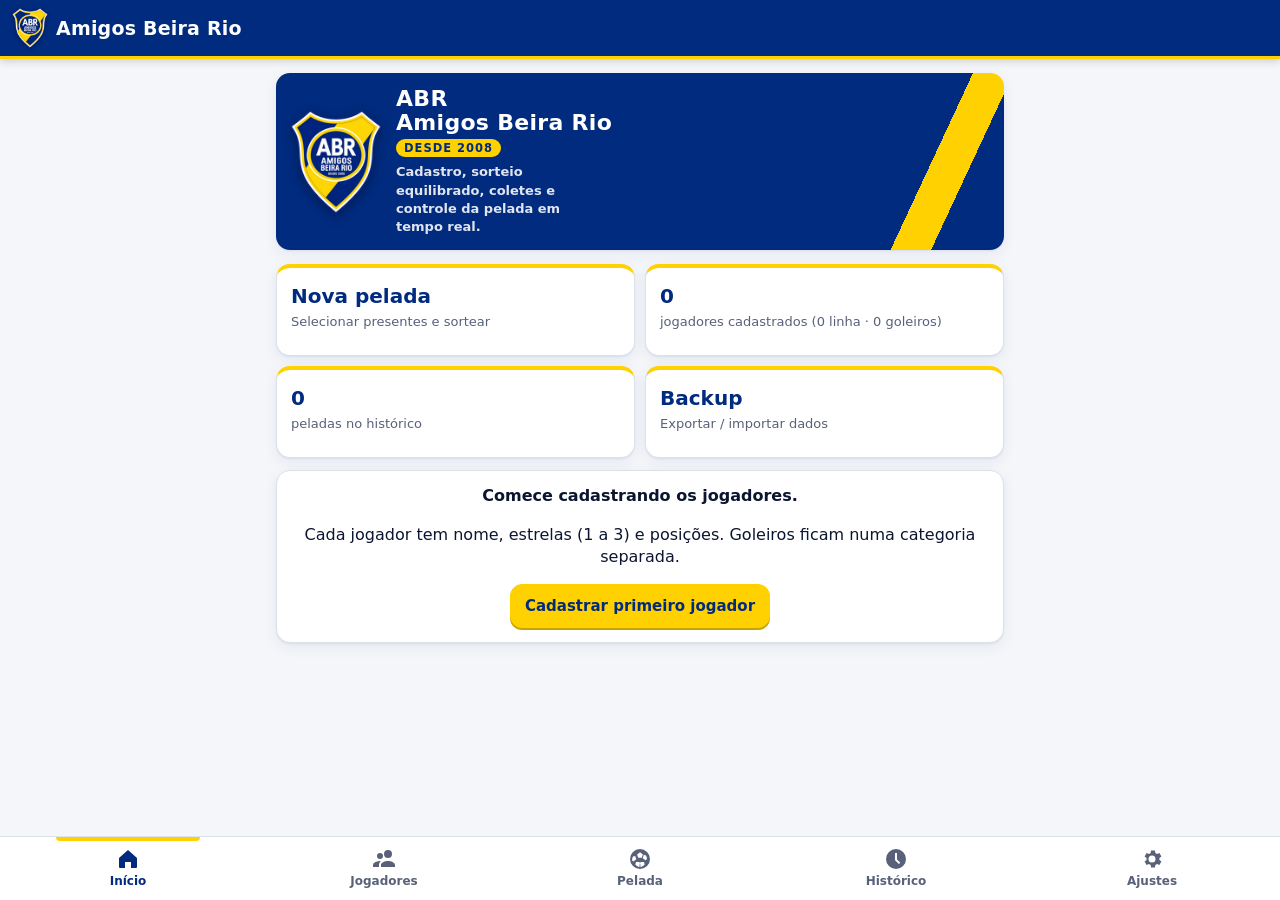
==== index.html @ 7ffb9919 "Primeiro commit: Pelada Organizada (PWA)" ====
<!doctype html>
<html lang="pt-BR">
<head>
<meta charset="utf-8">
<meta name="viewport" content="width=device-width, initial-scale=1, viewport-fit=cover">
<meta name="theme-color" content="#002B7F">
<meta name="description" content="ABR — Amigos Beira Rio (desde 2008): cadastro de jogadores, sorteio equilibrado, fila, rodízio, coletes e regras de empate.">
<title>Amigos Beira Rio</title>
<link rel="manifest" href="manifest.webmanifest">
<link rel="icon" href="icons/favicon-32.png" sizes="32x32" type="image/png">
<link rel="icon" href="icons/icon-192.png" sizes="192x192" type="image/png">
<link rel="apple-touch-icon" href="icons/apple-touch-180.png">
<link rel="stylesheet" href="css/app.css">
</head>
<body>
<div id="app"><main class="page"><p>Carregando…</p></main></div>
<noscript>Ative o JavaScript para usar o aplicativo.</noscript>
<script type="module" src="src/ui/app.js"></script>
</body>
</html>
---- css/app.css ----
/* ABR — Amigos Beira Rio (desde 2008). Mobile-first, alto contraste para uso ao ar livre.
   Identidade do escudo e dos coletes dupla-face: Azul Royal #002B7F e Amarelo Ouro #FFD100. */
:root {
  --abr-blue: #002B7F;
  --abr-yellow: #FFD100;
  --bg: #F4F6F9;
  --surface: #FFFFFF;
  --surface-2: #EEF1F6;
  --text: #0B1530;
  --muted: #586179;
  --line: #DCE2EC;
  --brand: var(--abr-blue);       /* fundos fortes: filtros ativos, seleção, botões de equipe */
  --brand-ink: #FFFFFF;
  --brand-dark: #001D5C;
  --brand-fg: var(--abr-blue);    /* textos e ícones na cor da marca sobre o fundo da página */
  --bar: var(--abr-blue);         /* cabeçalho (igual nos dois temas) */
  --accent: var(--abr-yellow);    /* ação principal, estrelas, destaques */
  --accent-ink: var(--abr-blue);
  --danger: #C62828;
  --warn: #A35A00;
  --warn-bg: #FFF4DC;
  --info-bg: #E6EDFA;
  --ok: var(--abr-blue);
  --star: var(--abr-yellow);
  --star-edge: #9C7A00;
  --vest-yellow: var(--abr-yellow);
  --vest-blue: var(--abr-blue);
  --vest-edge: #001A4D;
  --D: #1E63C7;
  --M: #0B8A4A;
  --A: #D2462B;
  --G: #6B3FB3;
  --radius: 14px;
  --shadow: 0 1px 2px rgb(0 0 0 / 6%), 0 4px 14px rgb(0 43 127 / 7%);
  --tabbar-h: 64px;
  color-scheme: light;
}
@media (prefers-color-scheme: dark) {
  :root {
    --bg: #070D1E;
    --surface: #111A33;
    --surface-2: #18223F;
    --text: #EEF2FA;
    --muted: #9AA6C2;
    --line: #26325A;
    --brand: #1F4FBF;
    --brand-dark: #002B7F;
    --brand-fg: var(--abr-yellow);
    --ok: #8FB3FF;
    --warn: #FFB547;
    --warn-bg: #3A2D10;
    --info-bg: #13244A;
    --star-edge: #00000000;
    --vest-edge: #B9C6E6;
    --D: #5B9BFF;
    --M: #34C77B;
    --A: #FF7A5C;
    --G: #B28CFF;
    color-scheme: dark;
  }
}

* { box-sizing: border-box; }
html { -webkit-text-size-adjust: 100%; }
body {
  margin: 0;
  background: var(--bg);
  color: var(--text);
  font: 16px/1.4 system-ui, -apple-system, "Segoe UI", Roboto, sans-serif;
  -webkit-tap-highlight-color: transparent;
}
body.modal-open { overflow: hidden; }
a { color: var(--brand-fg); }
button { font: inherit; color: inherit; }
h2, h3 { margin: 0 0 8px; }
h3 { font-size: 16px; }

/* ---------------------------------------------------------------- layout */
.topbar {
  position: sticky; top: 0; z-index: 20;
  display: flex; align-items: center; gap: 8px;
  padding: calc(env(safe-area-inset-top) + 8px) 12px 8px;
  background: var(--bar); color: #fff;
  border-bottom: 3px solid var(--abr-yellow);
  box-shadow: 0 2px 8px rgb(0 0 0 / 18%);
}
.topbar h1 { flex: 1; margin: 0; font-size: 19px; font-weight: 800; letter-spacing: .2px; white-space: nowrap; overflow: hidden; text-overflow: ellipsis; }
.topbar-right { display: flex; gap: 6px; align-items: center; }
.topbar .btn { color: #fff; border-color: rgb(255 255 255 / 45%); background: transparent; }
.topbar .btn.primary { background: var(--abr-yellow); color: var(--abr-blue); border-color: var(--abr-yellow); }
.topbar .btn.admin-chip.on { background: var(--warn-bg); color: #A35A00; border-color: #A35A00; }
.brand-logo { width: 36px; height: 40px; flex: none; object-fit: contain; filter: drop-shadow(0 1px 2px rgb(0 0 0 / 35%)); }
.icon-btn { border: 0; background: transparent; color: inherit; font-size: 28px; line-height: 1; min-width: 44px; min-height: 44px; cursor: pointer; border-radius: 10px; }

.page { padding: 14px 16px calc(var(--tabbar-h) + 24px + env(safe-area-inset-bottom)); max-width: 760px; margin: 0 auto; }
.page.with-cta { padding-bottom: calc(var(--tabbar-h) + 96px + env(safe-area-inset-bottom)); }

.tabbar {
  position: fixed; left: 0; right: 0; bottom: 0; z-index: 30;
  display: grid; grid-template-columns: repeat(5, 1fr);
  height: calc(var(--tabbar-h) + env(safe-area-inset-bottom));
  padding-bottom: env(safe-area-inset-bottom);
  background: var(--surface); border-top: 1px solid var(--line);
}
.tab { position: relative; display: flex; flex-direction: column; align-items: center; justify-content: center; gap: 2px; color: var(--muted); text-decoration: none; font-size: 12px; font-weight: 600; }
.tab svg { width: 24px; height: 24px; fill: currentColor; }
.tab.on { color: var(--brand-fg); font-weight: 800; }
.tab.on::before { content: ""; position: absolute; top: 0; left: 22%; right: 22%; height: 4px; border-radius: 0 0 4px 4px; background: var(--abr-yellow); }
.live-dot { position: absolute; top: 10px; right: calc(50% - 18px); width: 9px; height: 9px; border-radius: 50%; background: #e53935; box-shadow: 0 0 0 2px var(--surface); }

.cta-bar {
  position: fixed; left: 0; right: 0; bottom: calc(var(--tabbar-h) + env(safe-area-inset-bottom)); z-index: 25;
  padding: 10px 16px; background: linear-gradient(transparent, var(--bg) 30%);
}
.cta-bar .btn { max-width: 728px; margin: 0 auto; display: flex; }

/* ---------------------------------------------------------------- componentes */
.card { background: var(--surface); border: 1px solid var(--line); border-radius: var(--radius); box-shadow: var(--shadow); padding: 14px; margin: 0 0 12px; display: block; color: inherit; text-decoration: none; }
.card.small { padding: 10px 12px; font-size: 14px; }
.card.empty { text-align: center; }
.muted { color: var(--muted); }
.small { font-size: 13px; }
.tiny { font-size: 11.5px; margin: 6px 0 0; }
.center { text-align: center; margin-top: 6px; }
.grow { flex: 1; min-width: 0; }

.btn {
  display: inline-flex; align-items: center; justify-content: center; gap: 6px;
  min-height: 44px; padding: 8px 14px; border-radius: 12px;
  border: 1.5px solid var(--line); background: var(--surface); color: var(--text);
  font-weight: 700; font-size: 15px; cursor: pointer; text-align: center; text-decoration: none; white-space: nowrap;
}
.btn:active { transform: scale(.98); }
.btn:disabled { opacity: .45; cursor: not-allowed; }
/* Ação principal: Amarelo Ouro com texto Azul Royal (contraste máximo) */
.btn.primary { background: var(--abr-yellow); border-color: var(--abr-yellow); color: var(--abr-blue); box-shadow: 0 2px 0 #C9A400; }
.btn.danger { background: var(--danger); border-color: var(--danger); color: #fff; }
.btn.danger-ghost { color: var(--danger); border-color: color-mix(in srgb, var(--danger) 40%, transparent); background: transparent; }
.btn.ghost { background: transparent; }
.btn.small { min-height: 36px; padding: 4px 12px; font-size: 14px; }
.btn.big { min-height: 56px; font-size: 18px; letter-spacing: .3px; }
.btn.wide { width: 100%; margin: 8px 0 0; }
.btn.whatsapp { background: #25d366; border-color: #25d366; color: #06301a; }
.link { border: 0; background: none; color: var(--brand-fg); font-weight: 700; cursor: pointer; padding: 0 4px; }
.file-btn { position: relative; overflow: hidden; }
.file-btn input { position: absolute; inset: 0; opacity: 0; cursor: pointer; }

.chips { display: flex; flex-wrap: wrap; gap: 6px; margin: 6px 0; }
.scroll-x { flex-wrap: nowrap; overflow-x: auto; padding-bottom: 4px; scrollbar-width: none; }
.scroll-x::-webkit-scrollbar { display: none; }
.chip { flex: none; min-height: 36px; padding: 4px 12px; border-radius: 999px; border: 1.5px solid var(--line); background: var(--surface); font-weight: 600; font-size: 14px; cursor: pointer; }
.chip.on { background: var(--brand); border-color: var(--brand); color: #fff; box-shadow: inset 0 -3px 0 var(--abr-yellow); }
.chip.big { min-height: 44px; padding: 6px 16px; font-size: 15px; }
.chip small { opacity: .7; font-weight: 600; }
/* filtros da lista de jogadores: grupos que quebram linha, sem cortar botões */
.filters { display: flex; flex-wrap: wrap; column-gap: 14px; margin: 6px 0; }
.filters .chips { margin: 0 0 6px; }
.filters .chips.stars-row { display: grid; grid-template-columns: auto repeat(5, minmax(44px, 1fr)); gap: 5px; }
.filters .chips.stars-row .chip { padding: 4px 6px; text-align: center; white-space: nowrap; }
.sep { flex: none; width: 1px; background: var(--line); margin: 4px 2px; }

.seg { display: flex; border: 1.5px solid var(--line); border-radius: 12px; overflow: hidden; background: var(--surface); }
.seg button { flex: 1; min-height: 46px; border: 0; background: transparent; font-weight: 700; cursor: pointer; border-right: 1px solid var(--line); }
.seg button:last-child { border-right: 0; }
.seg button.on { background: var(--brand); color: #fff; }
.seg small { color: var(--star-edge); margin-left: 2px; }
.seg button.on small { color: var(--abr-yellow); }

.stepper { display: inline-flex; align-items: center; border: 1.5px solid var(--line); border-radius: 12px; overflow: hidden; background: var(--surface); }
.stepper button { width: 48px; height: 46px; border: 0; background: var(--surface-2); color: var(--brand-fg); font-size: 24px; font-weight: 700; cursor: pointer; }
.stepper b { min-width: 44px; text-align: center; font-size: 20px; }

.field { display: block; margin: 0 0 12px; }
.field > span { display: block; font-size: 13px; font-weight: 700; color: var(--muted); margin-bottom: 4px; text-transform: uppercase; letter-spacing: .4px; }
.field input, .search, .share-text {
  width: 100%; min-height: 46px; padding: 10px 12px; border: 1.5px solid var(--line); border-radius: 12px;
  background: var(--surface); color: var(--text); font: inherit;
}
.field input:focus, .search:focus { outline: 2px solid var(--brand); outline-offset: 0; border-color: var(--brand); }
.field-row { display: grid; grid-template-columns: 1fr auto; gap: 12px; align-items: end; }
.search { margin-bottom: 8px; }
.share-text { font: 13px/1.4 ui-monospace, Consolas, monospace; min-height: 220px; resize: vertical; }

.switch { display: flex; align-items: center; gap: 10px; min-height: 44px; font-weight: 600; cursor: pointer; }
.switch input { width: 22px; height: 22px; accent-color: var(--brand); }
.switch.disabled { opacity: .5; }

.alert { padding: 10px 12px; border-radius: 12px; margin: 0 0 12px; background: var(--info-bg); border-left: 4px solid var(--brand); }
.alert.warn { background: var(--warn-bg); color: var(--warn); font-weight: 600; border-left-color: var(--warn); }
.alert.error { background: color-mix(in srgb, var(--danger) 14%, var(--surface)); color: var(--danger); font-weight: 600; border-left-color: var(--danger); }
.alert.small { font-size: 13.5px; margin-top: 8px; }
.alert.ok { background: var(--info-bg); color: var(--ok); font-weight: 600; }

/* modo administrador e importação em lote */
.pin-input { font-size: 22px !important; letter-spacing: 6px; text-align: center; }
.roster-text {
  width: 100%; min-height: 180px; margin-top: 10px; padding: 10px 12px; border: 1.5px solid var(--line); border-radius: 12px;
  background: var(--surface); color: var(--text); font: 14px/1.45 ui-monospace, Consolas, monospace; resize: vertical;
}
.row-btns { display: flex; flex-wrap: wrap; gap: 8px; margin: 8px 0; }
.row-btns .btn { min-height: 44px; }
.roster-preview h4 { margin: 12px 0 4px; font-size: 14px; }
.plain { list-style: none; margin: 0; padding: 0; }
.plain li { padding: 4px 0; border-bottom: 1px solid var(--line); overflow-wrap: anywhere; }
.danger-text { color: var(--danger); }
.admin-chip { min-height: 44px; }
.admin-chip.on { background: var(--warn-bg); color: var(--warn); border-color: var(--warn); }
code { font: 13px ui-monospace, Consolas, monospace; background: var(--surface-2); padding: 1px 4px; border-radius: 6px; overflow-wrap: anywhere; }
.warn-list { margin: 6px 0; padding-left: 18px; color: var(--warn); font-weight: 600; }

.pill { display: inline-block; padding: 2px 8px; border-radius: 999px; font-size: 11.5px; font-weight: 700; background: var(--surface-2); color: var(--muted); }
.pill.perm { background: var(--abr-blue); color: #fff; box-shadow: inset 0 0 0 1.5px var(--abr-yellow); }
.pill.chall { background: var(--abr-yellow); color: var(--abr-blue); }
.pill.live { background: #e53935; color: #fff; }
.pill.warn { background: var(--warn-bg); color: var(--warn); }

/* estrelas (Amarelo Ouro com contorno para ler sobre fundo claro) */
.stars { display: inline-flex; gap: 1px; flex: none; }
.st { width: 15px; height: 15px; display: inline-block; background: var(--star); clip-path: polygon(50% 0, 61% 35%, 98% 35%, 68% 57%, 79% 91%, 50% 70%, 21% 91%, 32% 57%, 2% 35%, 39% 35%); }
.stars { filter: drop-shadow(0 0 .5px var(--star-edge)) drop-shadow(0 0 .5px var(--star-edge)); }
.st.half { background: linear-gradient(90deg, var(--star) 50%, color-mix(in srgb, var(--star) 25%, transparent) 50%); }
.stars.sm .st { width: 12px; height: 12px; }

/* funções */
.role { display: inline-block; min-width: 34px; padding: 1px 5px; border-radius: 6px; font-size: 11px; font-weight: 800; text-align: center; color: #fff; flex: none; letter-spacing: .3px; }
.role-D { background: var(--D); } .role-M { background: var(--M); } .role-A { background: var(--A); } .role-G { background: var(--G); }
.role.soft { background: transparent; border: 1.5px solid currentColor; }
.role-D.soft { color: var(--D); } .role-M.soft { color: var(--M); } .role-A.soft { color: var(--A); }
.badges { display: flex; gap: 4px; flex-wrap: wrap; margin-top: 3px; }
.gk-tag { font-size: 12px; color: var(--G); font-weight: 700; }

/* listas */
.list { list-style: none; margin: 0 0 12px; padding: 0; background: var(--surface); border: 1px solid var(--line); border-radius: var(--radius); box-shadow: var(--shadow); overflow: hidden; }
.row { display: flex; align-items: center; gap: 12px; padding: 10px 12px; min-height: 58px; border-bottom: 1px solid var(--line); cursor: pointer; }
.row:last-child { border-bottom: 0; }
.row:active { background: var(--surface-2); }
.row .name { font-weight: 700; white-space: nowrap; overflow: hidden; text-overflow: ellipsis; }
.empty-row { padding: 16px; color: var(--muted); text-align: center; }
.avatar { width: 40px; height: 40px; border-radius: 50%; display: grid; place-items: center; flex: none; background: var(--abr-blue); color: var(--abr-yellow); font-weight: 800; }
.avatar.gk { background: color-mix(in srgb, var(--G) 20%, var(--surface)); }
.chev { color: var(--muted); font-size: 24px; }
.check-list .row.checked { background: color-mix(in srgb, var(--abr-yellow) 16%, var(--surface)); }
.check { width: 28px; height: 28px; border-radius: 8px; border: 2px solid var(--line); flex: none; display: grid; place-items: center; background: var(--surface); }
.checked .check { background: var(--abr-blue); border-color: var(--abr-blue); }
.checked .check::after { content: ""; width: 8px; height: 14px; border: solid var(--abr-yellow); border-width: 0 3px 3px 0; transform: rotate(45deg) translate(-1px, -1px); }
.list-head { display: flex; gap: 6px; align-items: center; }
.list-head .search { margin: 0; }
.list-head { margin-bottom: 8px; }

.counters { display: grid; grid-template-columns: repeat(4, 1fr); gap: 8px; margin: 0 0 6px; }
.counters div, .sum-grid div { background: var(--surface); border: 1px solid var(--line); border-radius: 12px; padding: 8px; text-align: center; box-shadow: var(--shadow); }
.counters b, .sum-grid b { display: block; font-size: 22px; line-height: 1.1; color: var(--brand-fg); }
.counters span, .sum-grid span { font-size: 11.5px; color: var(--muted); font-weight: 600; }
.plan-text { font-weight: 600; margin: 4px 0 12px; }

/* início */
.welcome { display: flex; align-items: center; gap: 14px; margin-bottom: 14px; padding: 14px; border-radius: var(--radius);
  padding-right: 40px;
  background: linear-gradient(115deg, var(--abr-blue) 0 86%, var(--abr-yellow) 86% 91%, var(--abr-blue) 91%); color: #fff; box-shadow: var(--shadow); }
.welcome .crest { width: 92px; height: 104px; flex: none; object-fit: contain; filter: drop-shadow(0 3px 6px rgb(0 0 0 / 35%)); }
.welcome .club { min-width: 0; }
.welcome .club b { display: block; font-size: 22px; line-height: 1.1; font-weight: 900; letter-spacing: .3px; }
.welcome .club .since { display: inline-block; margin: 4px 0 6px; padding: 1px 8px; border-radius: 999px; background: var(--abr-yellow); color: var(--abr-blue); font-size: 11.5px; font-weight: 900; letter-spacing: 1px; }
.welcome .club p { margin: 0; font-size: 13px; font-weight: 600; color: rgb(255 255 255 / 88%); max-width: 22ch; }
.hero-card { background: linear-gradient(135deg, var(--abr-blue), #001D5C); color: #fff; border: 0; border-left: 6px solid var(--abr-yellow); }
.hero-card .muted { color: rgb(255 255 255 / 82%); }
.hero-card .vest-match { display: flex; align-items: center; gap: 6px; flex-wrap: wrap; font-weight: 700; }
.eyebrow { font-size: 12px; font-weight: 800; letter-spacing: 1px; color: var(--abr-yellow); }
.hero-title { font-size: 22px; font-weight: 800; margin: 2px 0; }
.hero-cta { display: inline-block; margin-top: 10px; padding: 6px 14px; border-radius: 999px; background: var(--abr-yellow); color: var(--abr-blue); font-weight: 900; }
.grid2 { display: grid; grid-template-columns: 1fr 1fr; gap: 10px; margin-bottom: 12px; }
.tile { background: var(--surface); border: 1px solid var(--line); border-top: 4px solid var(--abr-yellow); border-radius: var(--radius); box-shadow: var(--shadow); padding: 14px; color: inherit; text-decoration: none; min-height: 92px; }
.tile b { display: block; font-size: 20px; color: var(--brand-fg); }
.tile span { font-size: 13px; color: var(--muted); }

/* coletes dupla-face (Amarelo / Azul) */
.vest { display: inline-block; width: 22px; height: 22px; flex: none; vertical-align: middle; }
.vest.lg { width: 30px; height: 30px; }
.vest.sm { width: 18px; height: 18px; }
.vest path { stroke: var(--vest-edge); stroke-width: 1.3; stroke-linejoin: round; }
.vest-yellow path.body { fill: var(--vest-yellow); }
.vest-blue path.body { fill: var(--vest-blue); }
.vest-blue path { stroke: var(--abr-yellow); }
.vest-tag { display: inline-flex; align-items: center; gap: 4px; padding: 2px 8px 2px 4px; border-radius: 999px; font-size: 12px; font-weight: 900; letter-spacing: .3px; flex: none; }
.vest-tag.vest-yellow { background: var(--abr-yellow); color: var(--abr-blue); }
.vest-tag.vest-blue { background: var(--abr-blue); color: #fff; }
.vest-tag.vest-next { background: var(--surface-2); color: var(--text); border: 1.5px dashed var(--muted); font-weight: 700; }

/* times */
.team { background: var(--surface); border: 1px solid var(--line); border-radius: var(--radius); box-shadow: var(--shadow); padding: 10px 12px; margin: 0 0 10px; border-left: 5px solid var(--line); }
.team.onfield { border-left-color: var(--brand); }
.team.v-yellow { border-left-color: var(--abr-yellow); }
.team.v-blue { border-left-color: var(--abr-blue); }
.team.incomplete { border-left-color: var(--warn); }
.team.next { border-left-style: dashed; border-left-color: var(--muted); }
.team > header { display: flex; align-items: center; gap: 8px; flex-wrap: wrap; }
.tname { font-size: 17px; }
.tsum { margin-left: auto; font-weight: 900; font-size: 15px; padding: 1px 8px; border-radius: 999px; background: var(--abr-yellow); color: var(--abr-blue); }
.qtag { font-size: 11px; font-weight: 900; letter-spacing: .6px; padding: 3px 7px; border-radius: 6px; background: var(--surface-2); color: var(--muted); }
.q-EM { background: var(--abr-blue); color: #fff; }
.q-PRO { background: var(--abr-yellow); color: var(--abr-blue); }
.q-RE { background: #3D6FD6; color: #fff; }
.q-TRI { background: #6b3fb3; color: #fff; }
.tmeta { display: flex; gap: 10px; flex-wrap: wrap; align-items: center; font-size: 12.5px; color: var(--muted); font-weight: 600; margin: 4px 0 6px; }
.tmeta .ok { color: var(--ok); } .tmeta .warn { color: var(--warn); }
.plist { list-style: none; margin: 0; padding: 0; }
.prow { display: flex; align-items: center; gap: 8px; padding: 6px 0; border-top: 1px dashed var(--line); min-height: 38px; }
.prow .ord { width: 22px; text-align: center; font-weight: 800; color: var(--muted); font-size: 13px; flex: none; }
.prow .pname { flex: 1; min-width: 0; font-weight: 600; white-space: nowrap; overflow: hidden; text-overflow: ellipsis; }
.gkrow .pname { color: var(--G); }
.gkrow.missing .pname { color: var(--warn); font-style: italic; }
.exit { font-size: 11px; font-weight: 900; padding: 2px 5px; border-radius: 6px; flex: none; }
.exit.e1 { background: #e53935; color: #fff; } .exit.e2 { background: #fb8c00; color: #fff; } .exit.e3 { background: #fdd835; color: #3b2f00; }
/* número da posição (de baixo para cima); 1 a 3 destacados = próximos a sair */
.ord.pos { display: inline-grid; place-items: center; width: 22px; height: 22px; border-radius: 6px; font-size: 12px; font-weight: 900; }
.ord.pos.e1 { background: #e53935; color: #fff; } .ord.pos.e2 { background: #fb8c00; color: #fff; } .ord.pos.e3 { background: #fdd835; color: #3b2f00; }
.team.dense .prow .ord { width: 18px; font-size: 11px; }
.team.dense .ord.pos { width: 18px; height: 18px; font-size: 10.5px; }
.mini-names b { color: var(--text); }
.exits { display: flex; gap: 10px; flex-wrap: wrap; font-size: 12px; color: var(--muted); margin-top: 6px; padding-top: 6px; border-top: 1px solid var(--line); }
.mini-names { font-size: 13px; color: var(--muted); }
.editable .mini { width: 38px; height: 38px; border-radius: 10px; border: 1.5px solid var(--line); background: var(--surface-2); cursor: pointer; flex: none; }
.editable .mini:disabled { opacity: .3; }

.summary .sum-grid { display: grid; grid-template-columns: repeat(4, 1fr); gap: 6px; }
.summary .sum-grid div { box-shadow: none; background: var(--surface-2); border: 0; }
.summary .sum-grid b { font-size: 18px; }
.actions-row { display: flex; gap: 8px; margin: 0 0 12px; }
.actions-row .btn { flex: none; }

/* partida ao vivo */
.game-head { display: flex; align-items: center; justify-content: space-between; margin-bottom: 8px; }
.live-pill { background: #e53935; color: #fff; font-weight: 800; padding: 4px 10px; border-radius: 999px; font-size: 14px; }
.field { background: linear-gradient(180deg, color-mix(in srgb, var(--abr-blue) 12%, var(--bg)), transparent); border-radius: 18px; padding: 8px; margin-bottom: 12px; }
.vs { display: grid; grid-template-columns: 1fr 1fr; gap: 6px; }
.vs .team { margin-bottom: 0; }
.team.dense { padding: 8px 8px; border-left-width: 0; border-top: 6px solid var(--line); min-width: 0; }
.team.dense.v-yellow { border-top-color: var(--abr-yellow); }
.team.dense.v-blue { border-top-color: var(--abr-blue); }
.team.dense > header { flex-wrap: nowrap; gap: 5px; }
.team.dense .tname { font-size: 15px; min-width: 0; white-space: nowrap; overflow: hidden; text-overflow: ellipsis; }
.team.dense .tsum { font-size: 13px; padding: 1px 6px; }
.team.dense .tmeta { gap: 6px; font-size: 11.5px; margin: 2px 0 4px; }
.team.dense .prow { gap: 4px; padding: 4px 0; min-height: 32px; font-size: 13.5px; }
.team.dense .rl { width: 18px; height: 18px; border-radius: 5px; display: grid; place-items: center; color: #fff; font-size: 10.5px; font-weight: 900; flex: none; }
.team.dense .nst { font-size: 12px; font-weight: 800; color: var(--brand-fg); flex: none; }
.team.dense .exit { font-size: 9.5px; padding: 1px 3px; }
.team.dense .gkrow.missing .pname { font-size: 12px; }
.vest-caption { display: block; margin: 0 0 4px; font-size: 11px; font-weight: 900; letter-spacing: .6px; text-transform: uppercase; }
.v-yellow .vest-caption { color: #8A6D00; }
.v-blue .vest-caption { color: var(--abr-blue); }
@media (prefers-color-scheme: dark) {
  .v-yellow .vest-caption { color: var(--abr-yellow); }
  .v-blue .vest-caption { color: #8FB3FF; }
}
.sticky-result { position: sticky; top: calc(env(safe-area-inset-top) + 59px); z-index: 15; background: var(--bg); padding: 6px 0 8px; margin-bottom: 4px; }
.result-bar { display: grid; grid-template-columns: 1fr .8fr 1fr; gap: 8px; }
.result-bar .btn { min-height: 68px; flex-direction: column; gap: 0; white-space: normal; line-height: 1.15; font-size: 14px; }
.result-bar .btn b { font-size: 16px; display: inline-flex; align-items: center; gap: 4px; }
.btn.win { background: var(--abr-blue); border-color: var(--abr-blue); color: #fff; }
/* Vitória: o botão veste a cor do colete da equipe */
.btn.win.v-yellow { background: var(--abr-yellow); border-color: #C9A400; color: var(--abr-blue); }
.btn.win.v-blue { background: var(--abr-blue); border-color: var(--abr-blue); color: #fff; }
.btn.win.v-blue .vest path { stroke: var(--abr-yellow); }
.btn.win.v-yellow .vest path, .vest-tag.vest-yellow .vest path { stroke: var(--abr-blue); }
.btn.draw { background: var(--surface); border: 2px solid var(--abr-blue); color: var(--brand-fg); font-size: 17px; }
@media (prefers-color-scheme: dark) { .btn.draw { border-color: var(--abr-yellow); } }
.quick { display: grid; grid-template-columns: repeat(4, 1fr); gap: 8px; margin: 0 0 14px; }
.qbtn { display: flex; flex-direction: column; align-items: center; justify-content: center; gap: 2px; min-height: 64px; border-radius: 14px; border: 1.5px solid var(--line); background: var(--surface); font-weight: 700; font-size: 12.5px; cursor: pointer; box-shadow: var(--shadow); }
.qbtn span { font-size: 20px; }
.qbtn:active { transform: scale(.97); }
.section-title { font-size: 16px; margin: 14px 0 8px; color: var(--brand-fg); }
.section-title small { color: var(--muted); font-weight: 600; }
.explain { display: block; }
.gline .moves { margin: 4px 0 0; padding-left: 18px; font-size: 13px; color: var(--muted); }
.gline .vest { width: 16px; height: 16px; margin: 0 2px; }

@media (min-width: 640px) {
  .vs { gap: 10px; }
  .team.dense .prow { font-size: 15px; }
  .counters { grid-template-columns: repeat(4, 1fr); }
  .quick { grid-template-columns: repeat(8, 1fr); }
}

/* histórico */
.log { margin: 0; padding-left: 0; list-style: none; font-size: 14px; }
.log li { padding: 6px 0; border-bottom: 1px solid var(--line); }
.log time { font-weight: 800; color: var(--muted); margin-right: 6px; font-size: 12px; }
.olist { margin: 6px 0 0; padding-left: 22px; }
.olist li { padding: 2px 0; }
.tbl { width: 100%; border-collapse: collapse; font-size: 14px; background: var(--surface); border-radius: 12px; overflow: hidden; }
.tbl th, .tbl td { padding: 7px 8px; text-align: left; border-bottom: 1px solid var(--line); }
.tbl th { font-size: 12px; color: var(--muted); }
.checks { margin: 8px 0; padding-left: 18px; font-size: 14px; }
.explain-big { font-size: 17px; font-weight: 600; }
.vest-preview { display: flex; align-items: center; gap: 8px; flex-wrap: wrap; padding: 10px 12px; border-radius: 12px; background: var(--surface); border: 1px solid var(--line); font-weight: 700; }

/* modal */
.modal-back { position: fixed; inset: 0; z-index: 50; background: rgb(0 10 40 / 55%); display: flex; align-items: flex-end; justify-content: center; animation: fade .15s; }
.modal { width: 100%; max-width: 640px; max-height: 92vh; display: flex; flex-direction: column; background: var(--bg); border-radius: 20px 20px 0 0; border-top: 4px solid var(--abr-yellow); box-shadow: 0 -8px 30px rgb(0 0 0 / 25%); animation: up .18s ease-out; padding-bottom: env(safe-area-inset-bottom); }
.modal.tall { height: 92vh; }
.modal > header { display: flex; align-items: center; padding: 12px 8px 8px 16px; border-bottom: 1px solid var(--line); }
.modal > header h2 { flex: 1; font-size: 18px; margin: 0; color: var(--brand-fg); }
.modal-body { padding: 14px 16px; overflow-y: auto; flex: 1; }
.modal > footer { display: flex; gap: 8px; padding: 10px 16px 14px; border-top: 1px solid var(--line); flex-wrap: wrap; }
.modal > footer .btn { flex: 1; }
.toss { display: grid; grid-template-columns: 1fr 1fr; gap: 10px; }
.pick-team { margin-bottom: 10px; }
.cand .name { white-space: normal; }
@media (min-width: 700px) { .modal-back { align-items: center; } .modal { border-radius: 20px; } }
@keyframes up { from { transform: translateY(30px); opacity: 0; } }
@keyframes fade { from { opacity: 0; } }

.toast {
  position: fixed; left: 50%; transform: translateX(-50%); bottom: calc(var(--tabbar-h) + 86px + env(safe-area-inset-bottom)); z-index: 60;
  max-width: min(92vw, 600px); padding: 12px 16px; border-radius: 12px; background: #0B1530; color: #fff; font-weight: 600; box-shadow: 0 8px 24px rgb(0 0 0 / 30%); animation: fade .2s;
}
.toast.ok { background: var(--abr-blue); border-left: 5px solid var(--abr-yellow); } .toast.error { background: var(--danger); }
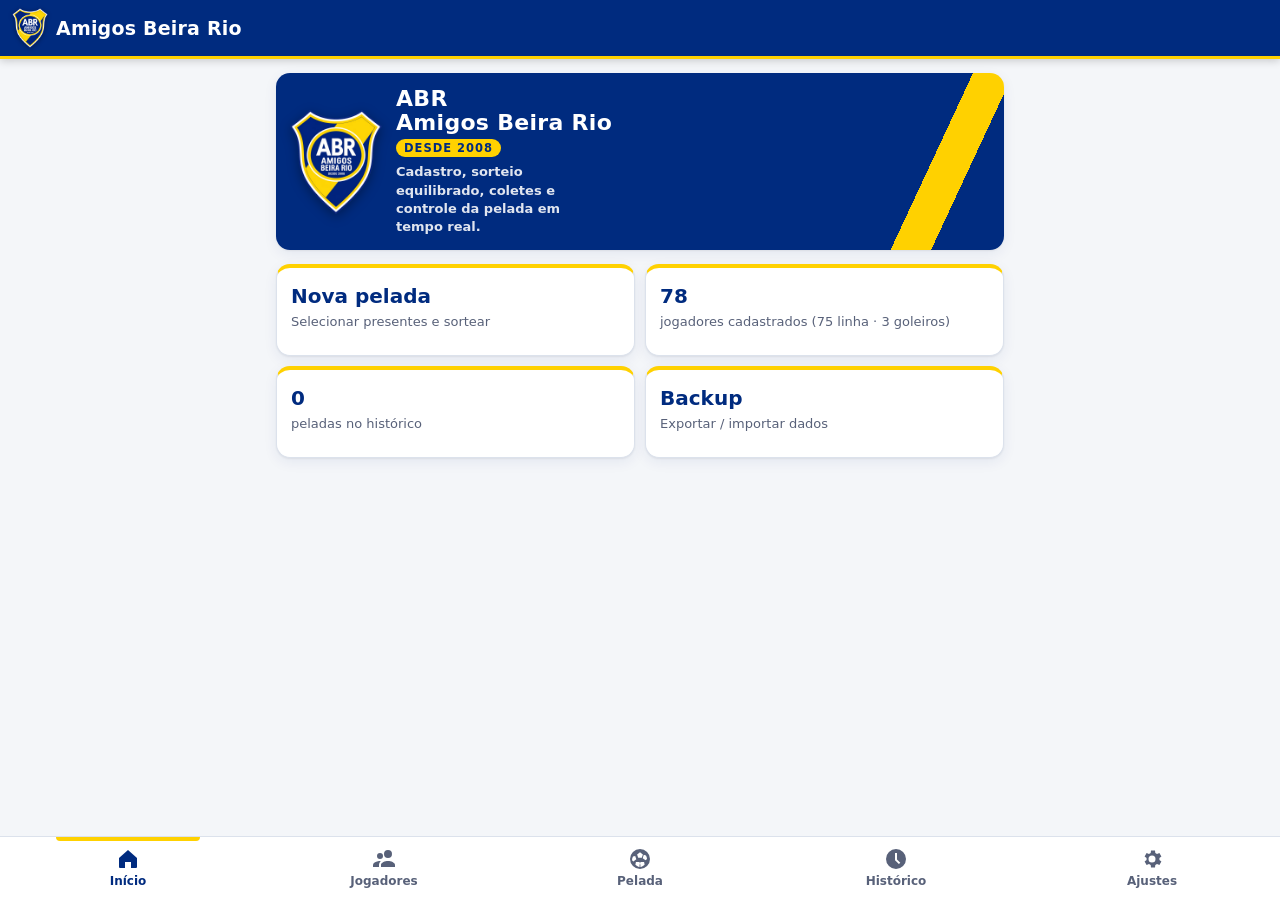
==== commit e0ea4b8a: "Banco unificado no Supabase: PIN mestre, código do jogador, fila offline e tempo real (RN-113 a RN-1" ====
--- a/index.html
+++ b/index.html
@@ -15,6 +15,8 @@
 <body>
 <div id="app"><main class="page"><p>Carregando…</p></main></div>
 <noscript>Ative o JavaScript para usar o aplicativo.</noscript>
+<!-- supabase-js 2.118.0 (UMD), guardado no próprio app: funciona offline e sem CDN -->
+<script src="vendor/supabase.js"></script>
 <script type="module" src="src/ui/app.js"></script>
 </body>
 </html>
--- a/css/app.css
+++ b/css/app.css
@@ -89,6 +89,11 @@
 .topbar .btn { color: #fff; border-color: rgb(255 255 255 / 45%); background: transparent; }
 .topbar .btn.primary { background: var(--abr-yellow); color: var(--abr-blue); border-color: var(--abr-yellow); }
 .topbar .btn.admin-chip.on { background: var(--warn-bg); color: #A35A00; border-color: #A35A00; }
+/* aviso da nuvem logo abaixo do topo (sem sinal, pendências, PIN necessário) */
+.cloud-bar { padding: 6px 12px; font-size: 13px; font-weight: 600; text-align: center; background: var(--warn-bg); color: var(--warn); }
+.cloud-bar.off { background: color-mix(in srgb, var(--danger) 12%, transparent); color: var(--danger); }
+.cloud-bar[data-act] { cursor: pointer; text-decoration: underline; }
+.code-big { font-size: 24px; letter-spacing: 4px; }
 .brand-logo { width: 36px; height: 40px; flex: none; object-fit: contain; filter: drop-shadow(0 1px 2px rgb(0 0 0 / 35%)); }
 .icon-btn { border: 0; background: transparent; color: inherit; font-size: 28px; line-height: 1; min-width: 44px; min-height: 44px; cursor: pointer; border-radius: 10px; }
 
